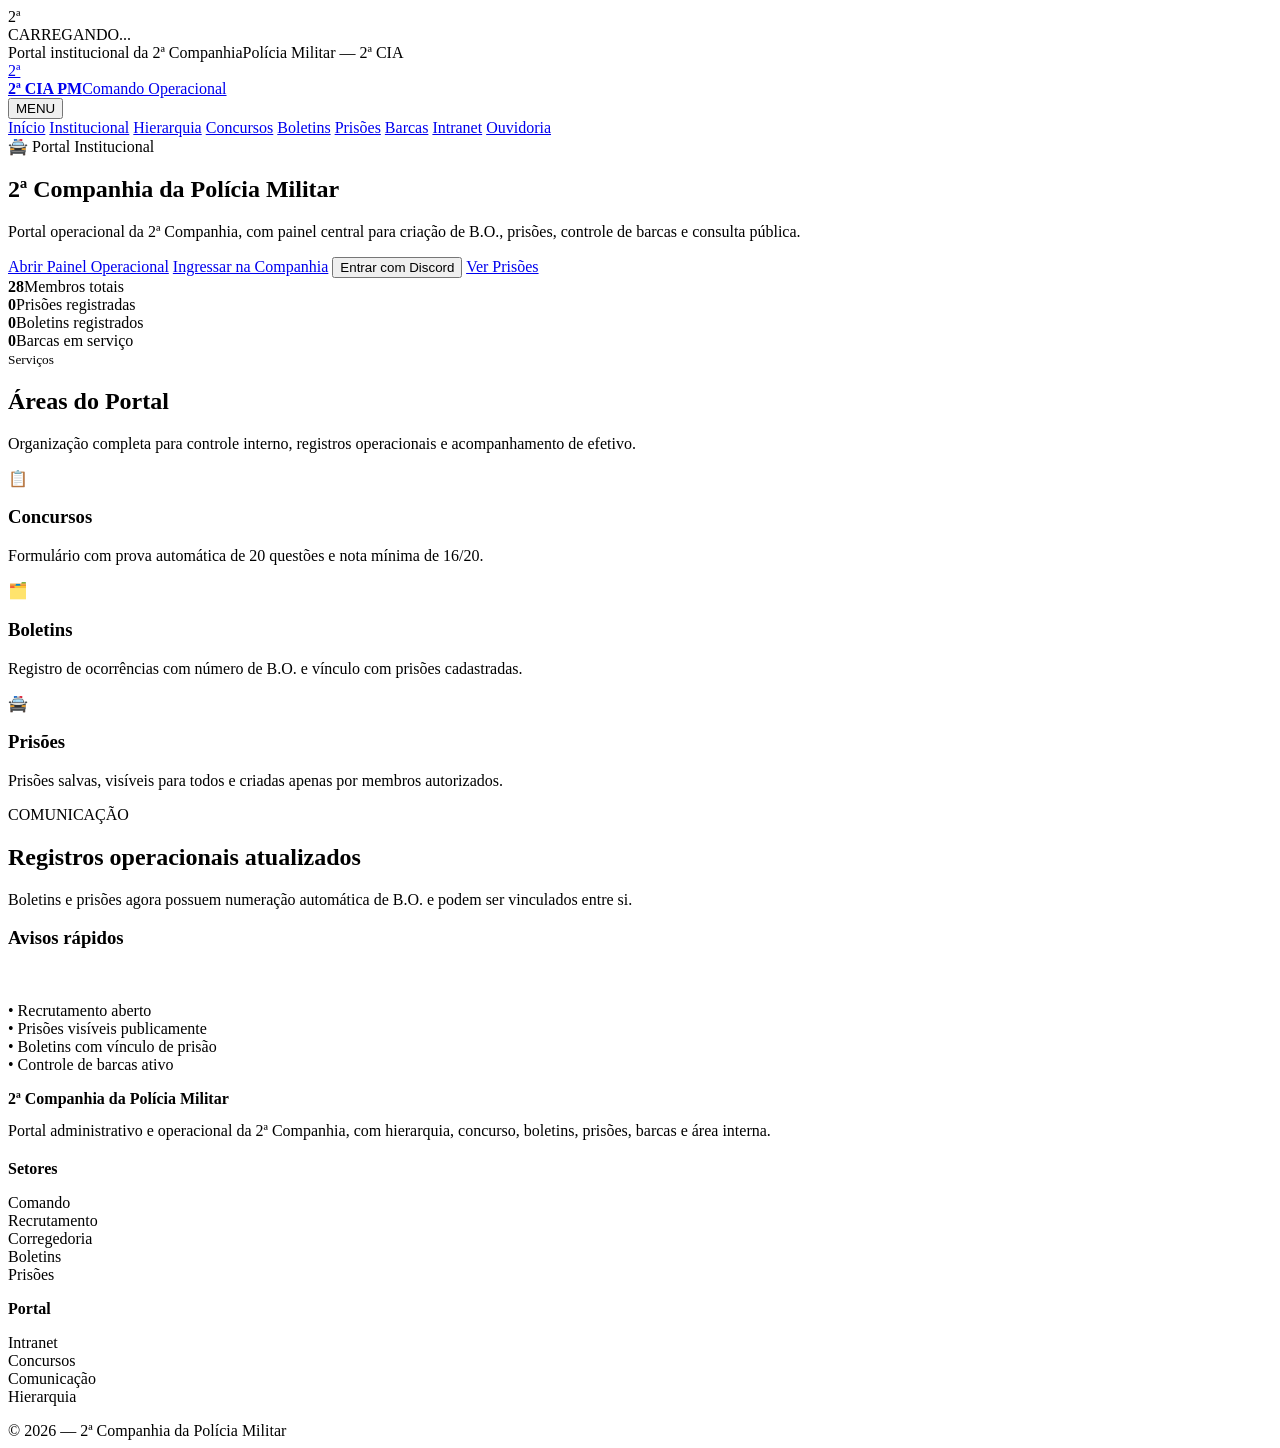
==== index.html @ 35450de1 "Add files via upload" ====
<!DOCTYPE html><html lang="pt-BR"><head><meta charset="UTF-8"><meta name="viewport" content="width=device-width, initial-scale=1.0"><title>Início | 2ª CIA PM</title><link rel="stylesheet" href="assets/style.css"></head><body><div id="pageLoader"><div class="loader-shield">2ª</div><div class="loader-text">CARREGANDO...</div></div>

<div class="topbar"><div class="container"><span>Portal institucional da 2ª Companhia</span><span>Polícia Militar — 2ª CIA</span></div></div>
<header class="navbar">
  <div class="container nav-content">
    <a class="brand" href="index.html"><div class="logo">2ª</div><div><strong>2ª CIA PM</strong><span>Comando Operacional</span></div></a>
    <button class="mobile-btn" onclick="toggleMenu()">MENU</button>
    <nav class="menu" id="menu">
      <a href="index.html">Início</a>
      <a href="institucional.html">Institucional</a>
      <a href="hierarquia.html">Hierarquia</a>
      <a href="concurso.html">Concursos</a>
      <a href="boletins.html">Boletins</a>
      <a href="prisoes.html">Prisões</a>
      <a href="barcas.html">Barcas</a>
      <a href="intranet.html">Intranet</a>
      <a href="ouvidoria.html">Ouvidoria</a>
    </nav>
  </div>
</header>

<section class="hero"><div class="container">
  <div class="badge">🚔 Portal Institucional</div>
  <h1>2ª Companhia da <span>Polícia Militar</span></h1>
  <p>Portal operacional da 2ª Companhia, com painel central para criação de B.O., prisões, controle de barcas e consulta pública.</p>
  <div class="actions">
    <a class="btn btn-primary" href="painel.html">Abrir Painel Operacional</a>
    <a class="btn btn-outline" href="concurso.html">Ingressar na Companhia</a>
    <button class="btn btn-outline" onclick="fakeDiscordLogin()">Entrar com Discord</button>
    <a class="btn btn-outline" href="prisoes.html">Ver Prisões</a>
  </div>

  <div class="stats-grid">
    <div class="stat-card"><strong id="statMembros">28</strong><span>Membros totais</span></div>
    <div class="stat-card"><strong id="statPrisoes">0</strong><span>Prisões registradas</span></div>
    <div class="stat-card"><strong id="statBoletins">0</strong><span>Boletins registrados</span></div>
    <div class="stat-card"><strong id="statBarcas">0</strong><span>Barcas em serviço</span></div>
  </div>
</div></section>

<section class="section"><div class="container">
  <div class="section-title"><small>Serviços</small><h2>Áreas do Portal</h2><p>Organização completa para controle interno, registros operacionais e acompanhamento de efetivo.</p></div>
  <div class="grid">
    <div class="card"><div class="icon">📋</div><h3>Concursos</h3><p>Formulário com prova automática de 20 questões e nota mínima de 16/20.</p></div>
    <div class="card"><div class="icon">🗂️</div><h3>Boletins</h3><p>Registro de ocorrências com número de B.O. e vínculo com prisões cadastradas.</p></div>
    <div class="card"><div class="icon">🚔</div><h3>Prisões</h3><p>Prisões salvas, visíveis para todos e criadas apenas por membros autorizados.</p></div>
  </div>
</div></section>

<section class="section"><div class="container news-grid">
  <div class="card news-main"><div><span class="news-tag">COMUNICAÇÃO</span><h2>Registros operacionais atualizados</h2><p>Boletins e prisões agora possuem numeração automática de B.O. e podem ser vinculados entre si.</p></div></div>
  <div class="panel"><h3 style="color:var(--gold2)">Avisos rápidos</h3><br><p>• Recrutamento aberto<br>• Prisões visíveis publicamente<br>• Boletins com vínculo de prisão<br>• Controle de barcas ativo</p></div>
</div></section>

<footer class="footer">
  <div class="container footer-grid">
    <div><strong>2ª Companhia da Polícia Militar</strong><p style="margin-top:10px;line-height:1.6">Portal administrativo e operacional da 2ª Companhia, com hierarquia, concurso, boletins, prisões, barcas e área interna.</p></div>
    <div><strong>Setores</strong><p>Comando<br>Recrutamento<br>Corregedoria<br>Boletins<br>Prisões</p></div>
    <div><strong>Portal</strong><p>Intranet<br>Concursos<br>Comunicação<br>Hierarquia</p></div>
  </div>
  <div class="container copy">© 2026 — 2ª Companhia da Polícia Militar</div>
</footer><script src="assets/script.js"></script>
</body></html>
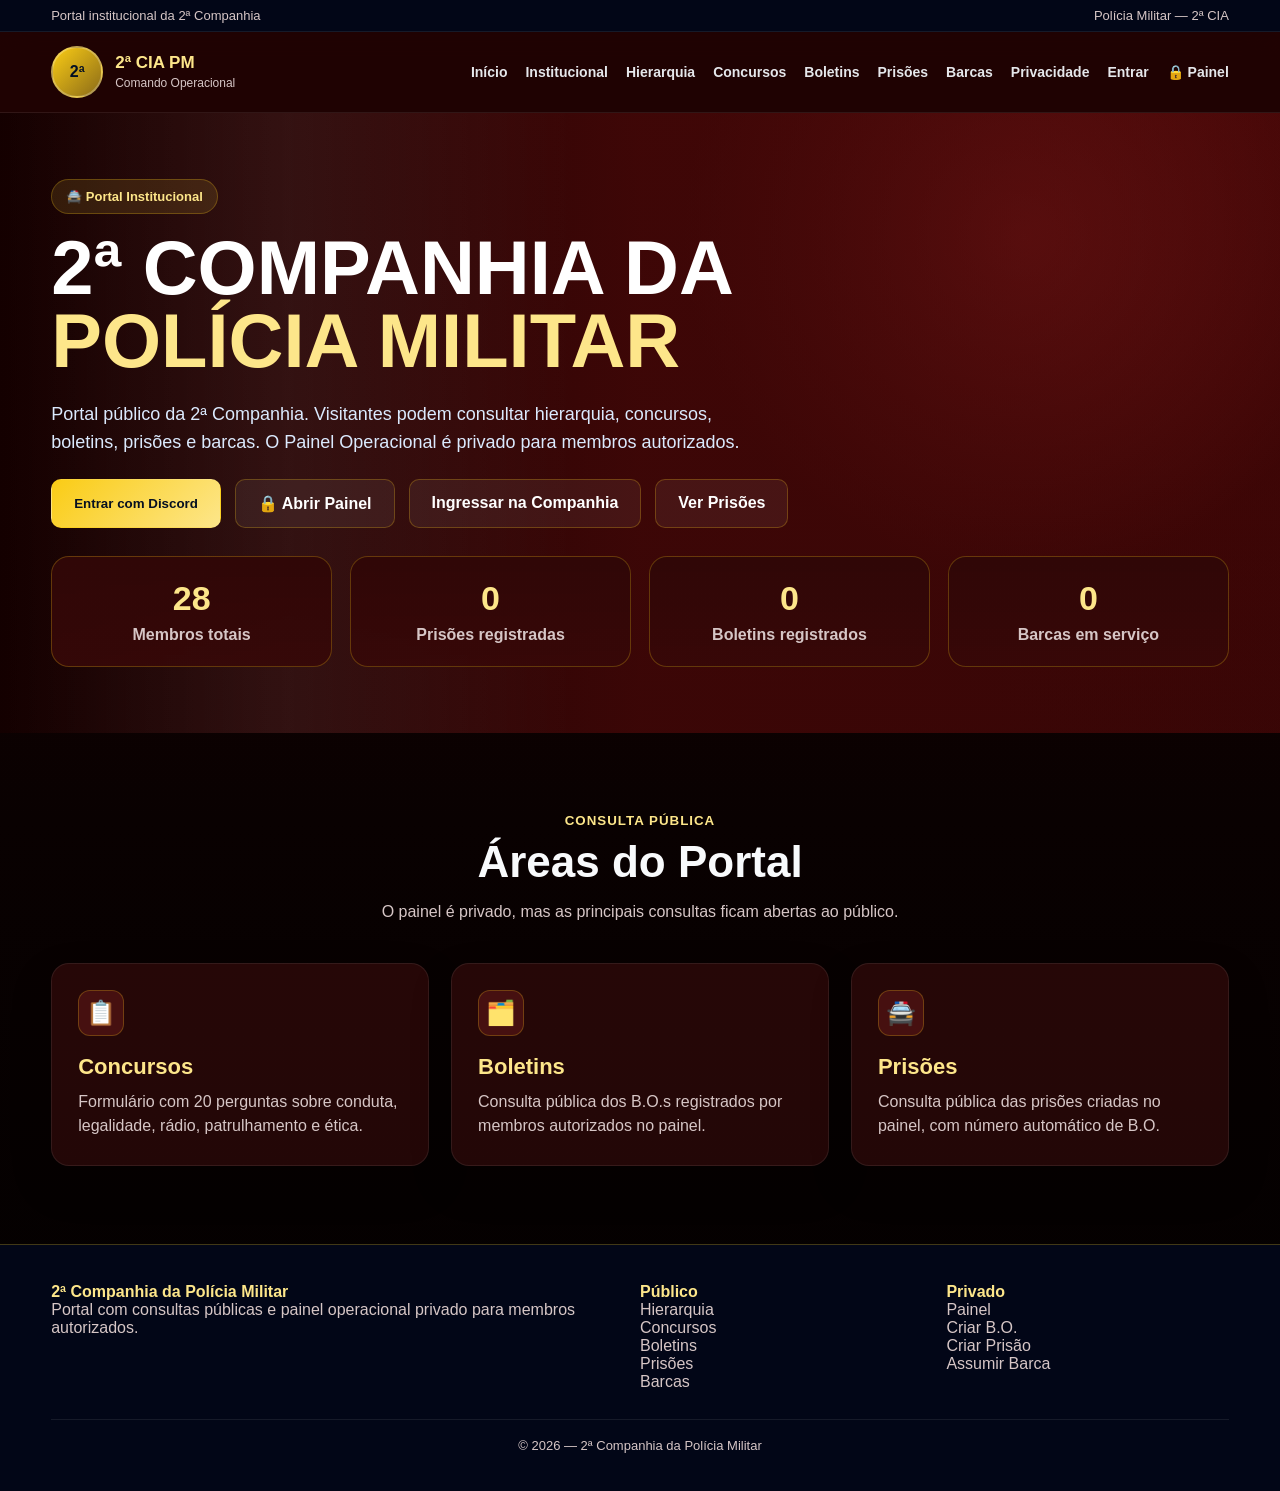
==== commit 67f3d1c8: "Add files via upload" ====
--- a/index.html
+++ b/index.html
@@ -1,10 +1,32 @@
-<!DOCTYPE html><html lang="pt-BR"><head><meta charset="UTF-8"><meta name="viewport" content="width=device-width, initial-scale=1.0"><title>Início | 2ª CIA PM</title><link rel="stylesheet" href="assets/style.css"></head><body><div id="pageLoader"><div class="loader-shield">2ª</div><div class="loader-text">CARREGANDO...</div></div>
+<!DOCTYPE html>
+<html lang="pt-BR">
+<head>
+  <meta charset="UTF-8">
+  <meta name="viewport" content="width=device-width, initial-scale=1.0">
+  <title>Início | 2ª CIA PM</title>
+  <link rel="stylesheet" href="assets/style.css">
+</head>
+<body>
 
-<div class="topbar"><div class="container"><span>Portal institucional da 2ª Companhia</span><span>Polícia Militar — 2ª CIA</span></div></div>
+<div class="topbar">
+  <div class="container">
+    <span>Portal institucional da 2ª Companhia</span>
+    <span>Polícia Militar — 2ª CIA</span>
+  </div>
+</div>
+
 <header class="navbar">
   <div class="container nav-content">
-    <a class="brand" href="index.html"><div class="logo">2ª</div><div><strong>2ª CIA PM</strong><span>Comando Operacional</span></div></a>
+    <a class="brand" href="index.html">
+      <div class="logo">2ª</div>
+      <div>
+        <strong>2ª CIA PM</strong>
+        <span>Comando Operacional</span>
+      </div>
+    </a>
+
     <button class="mobile-btn" onclick="toggleMenu()">MENU</button>
+
     <nav class="menu" id="menu">
       <a href="index.html">Início</a>
       <a href="institucional.html">Institucional</a>
@@ -13,51 +35,92 @@
       <a href="boletins.html">Boletins</a>
       <a href="prisoes.html">Prisões</a>
       <a href="barcas.html">Barcas</a>
-      <a href="intranet.html">Intranet</a>
-      <a href="ouvidoria.html">Ouvidoria</a>
+      <a href="politica.html">Privacidade</a>
+      <a href="intranet.html">Entrar</a>
+      <a href="painel.html" class="painel-link">🔒 Painel</a>
     </nav>
   </div>
 </header>
 
-<section class="hero"><div class="container">
-  <div class="badge">🚔 Portal Institucional</div>
-  <h1>2ª Companhia da <span>Polícia Militar</span></h1>
-  <p>Portal operacional da 2ª Companhia, com painel central para criação de B.O., prisões, controle de barcas e consulta pública.</p>
-  <div class="actions">
-    <a class="btn btn-primary" href="painel.html">Abrir Painel Operacional</a>
-    <a class="btn btn-outline" href="concurso.html">Ingressar na Companhia</a>
-    <button class="btn btn-outline" onclick="fakeDiscordLogin()">Entrar com Discord</button>
-    <a class="btn btn-outline" href="prisoes.html">Ver Prisões</a>
+
+<section class="hero">
+  <div class="container">
+    <div class="badge">🚔 Portal Institucional</div>
+    <h1>2ª Companhia da <span>Polícia Militar</span></h1>
+    <p>
+      Portal público da 2ª Companhia. Visitantes podem consultar hierarquia, concursos,
+      boletins, prisões e barcas. O Painel Operacional é privado para membros autorizados.
+    </p>
+
+    <div class="actions">
+      <button class="btn btn-primary" onclick="fakeDiscordLogin()">Entrar com Discord</button>
+      <a class="btn btn-outline painel-link" href="painel.html">🔒 Abrir Painel</a>
+      <a class="btn btn-outline" href="concurso.html">Ingressar na Companhia</a>
+      <a class="btn btn-outline" href="prisoes.html">Ver Prisões</a>
+    </div>
+
+    <div class="stats-grid">
+      <div class="stat-card"><strong id="statMembros">28</strong><span>Membros totais</span></div>
+      <div class="stat-card"><strong id="statPrisoes">0</strong><span>Prisões registradas</span></div>
+      <div class="stat-card"><strong id="statBoletins">0</strong><span>Boletins registrados</span></div>
+      <div class="stat-card"><strong id="statBarcas">0</strong><span>Barcas em serviço</span></div>
+    </div>
   </div>
+</section>
 
-  <div class="stats-grid">
-    <div class="stat-card"><strong id="statMembros">28</strong><span>Membros totais</span></div>
-    <div class="stat-card"><strong id="statPrisoes">0</strong><span>Prisões registradas</span></div>
-    <div class="stat-card"><strong id="statBoletins">0</strong><span>Boletins registrados</span></div>
-    <div class="stat-card"><strong id="statBarcas">0</strong><span>Barcas em serviço</span></div>
+<section class="section">
+  <div class="container">
+    <div class="section-title">
+      <small>Consulta pública</small>
+      <h2>Áreas do Portal</h2>
+      <p>O painel é privado, mas as principais consultas ficam abertas ao público.</p>
+    </div>
+
+    <div class="grid">
+      <div class="card">
+        <div class="icon">📋</div>
+        <h3>Concursos</h3>
+        <p>Formulário com 20 perguntas sobre conduta, legalidade, rádio, patrulhamento e ética.</p>
+      </div>
+
+      <div class="card">
+        <div class="icon">🗂️</div>
+        <h3>Boletins</h3>
+        <p>Consulta pública dos B.O.s registrados por membros autorizados no painel.</p>
+      </div>
+
+      <div class="card">
+        <div class="icon">🚔</div>
+        <h3>Prisões</h3>
+        <p>Consulta pública das prisões criadas no painel, com número automático de B.O.</p>
+      </div>
+    </div>
   </div>
-</div></section>
+</section>
 
-<section class="section"><div class="container">
-  <div class="section-title"><small>Serviços</small><h2>Áreas do Portal</h2><p>Organização completa para controle interno, registros operacionais e acompanhamento de efetivo.</p></div>
-  <div class="grid">
-    <div class="card"><div class="icon">📋</div><h3>Concursos</h3><p>Formulário com prova automática de 20 questões e nota mínima de 16/20.</p></div>
-    <div class="card"><div class="icon">🗂️</div><h3>Boletins</h3><p>Registro de ocorrências com número de B.O. e vínculo com prisões cadastradas.</p></div>
-    <div class="card"><div class="icon">🚔</div><h3>Prisões</h3><p>Prisões salvas, visíveis para todos e criadas apenas por membros autorizados.</p></div>
-  </div>
-</div></section>
-
-<section class="section"><div class="container news-grid">
-  <div class="card news-main"><div><span class="news-tag">COMUNICAÇÃO</span><h2>Registros operacionais atualizados</h2><p>Boletins e prisões agora possuem numeração automática de B.O. e podem ser vinculados entre si.</p></div></div>
-  <div class="panel"><h3 style="color:var(--gold2)">Avisos rápidos</h3><br><p>• Recrutamento aberto<br>• Prisões visíveis publicamente<br>• Boletins com vínculo de prisão<br>• Controle de barcas ativo</p></div>
-</div></section>
 
 <footer class="footer">
   <div class="container footer-grid">
-    <div><strong>2ª Companhia da Polícia Militar</strong><p style="margin-top:10px;line-height:1.6">Portal administrativo e operacional da 2ª Companhia, com hierarquia, concurso, boletins, prisões, barcas e área interna.</p></div>
-    <div><strong>Setores</strong><p>Comando<br>Recrutamento<br>Corregedoria<br>Boletins<br>Prisões</p></div>
-    <div><strong>Portal</strong><p>Intranet<br>Concursos<br>Comunicação<br>Hierarquia</p></div>
+    <div>
+      <strong>2ª Companhia da Polícia Militar</strong>
+      <p>Portal com consultas públicas e painel operacional privado para membros autorizados.</p>
+    </div>
+
+    <div>
+      <strong>Público</strong>
+      <p>Hierarquia<br>Concursos<br>Boletins<br>Prisões<br>Barcas</p>
+    </div>
+
+    <div>
+      <strong>Privado</strong>
+      <p>Painel<br>Criar B.O.<br>Criar Prisão<br>Assumir Barca</p>
+    </div>
   </div>
+
   <div class="container copy">© 2026 — 2ª Companhia da Polícia Militar</div>
-</footer><script src="assets/script.js"></script>
-</body></html>+</footer>
+
+<script src="assets/script.js"></script>
+
+</body>
+</html>
--- a/assets/style.css
+++ b/assets/style.css
@@ -0,0 +1,472 @@
+
+:root{
+  --bg:#170303;
+  --bg2:#2b0505;
+  --card:#240707;
+  --card2:#3b0b0b;
+  --gold:#facc15;
+  --gold2:#fde68a;
+  --blue:#991b1b;
+  --red:#b91c1c;
+  --red2:#ef4444;
+  --text:#f8fafc;
+  --muted:#d6c6c6;
+  --danger:#ef4444;
+  --success:#22c55e;
+  --border:rgba(250,204,21,.25);
+}
+*{margin:0;padding:0;box-sizing:border-box;font-family:Arial,Helvetica,sans-serif}
+html{scroll-behavior:smooth}
+body{background:linear-gradient(180deg,#210303,#090101 55%,#020000);color:var(--text);overflow-x:hidden}
+a{text-decoration:none;color:inherit}
+.container{width:min(1180px,92%);margin:auto}
+.topbar{background:#020617;color:var(--muted);font-size:13px;padding:8px 0;border-bottom:1px solid rgba(255,255,255,.08)}
+.topbar .container{display:flex;justify-content:space-between;gap:10px;flex-wrap:wrap}
+.navbar{position:sticky;top:0;z-index:10;background:rgba(7,16,31,.92);backdrop-filter:blur(14px);border-bottom:1px solid rgba(255,255,255,.08)}
+.nav-content{display:flex;align-items:center;justify-content:space-between;padding:14px 0;gap:16px}
+.brand{display:flex;align-items:center;gap:12px}
+.logo{width:52px;height:52px;border-radius:50%;background:linear-gradient(135deg,var(--gold),#8b6b18);display:grid;place-items:center;color:#031024;font-weight:900;border:2px solid rgba(255,255,255,.25)}
+.brand strong{display:block;color:var(--gold2);font-size:17px}
+.brand span{font-size:12px;color:var(--muted)}
+.menu{display:flex;gap:18px;align-items:center;flex-wrap:wrap}
+.menu a{color:#e5e7eb;font-weight:700;font-size:14px}
+.menu a:hover{color:var(--gold2)}
+.mobile-btn{display:none;background:var(--gold);border:0;border-radius:8px;padding:10px 12px;font-weight:900}
+.hero{position:relative;min-height:620px;display:grid;align-items:center;overflow:hidden}
+.hero:before{
+  content:"";position:absolute;inset:0;
+  background:
+    linear-gradient(90deg,rgba(2,6,23,.92),rgba(7,16,31,.75),rgba(7,16,31,.45)),
+    radial-gradient(circle at 80% 20%,rgba(214,173,60,.25),transparent 30%),
+    url('assets/hero.svg');
+  background-size:cover;background-position:center;
+}
+.hero .container{position:relative;z-index:1}
+.badge{display:inline-flex;gap:8px;align-items:center;background:rgba(214,173,60,.14);border:1px solid var(--border);color:var(--gold2);padding:9px 14px;border-radius:999px;font-weight:800;font-size:13px;margin-bottom:18px}
+.hero h1{font-size:clamp(36px,6vw,76px);line-height:.96;max-width:860px;color:white;text-transform:uppercase}
+.hero h1 span{color:var(--gold2)}
+.hero p{max-width:730px;color:#dbeafe;font-size:18px;line-height:1.6;margin:22px 0}
+.actions{display:flex;gap:14px;flex-wrap:wrap}
+.btn{display:inline-block;padding:14px 22px;border-radius:10px;font-weight:900;border:1px solid transparent;cursor:pointer}
+.btn-primary{background:linear-gradient(135deg,var(--gold),var(--gold2));color:#061021}
+.btn-outline{border-color:var(--border);color:white;background:rgba(255,255,255,.06)}
+.btn:hover{transform:translateY(-1px)}
+.notice{background:#111827;border-top:1px solid var(--border);border-bottom:1px solid var(--border);padding:14px 0;color:#fde68a;text-align:center;font-weight:800}
+.section{padding:78px 0}
+.section-title{text-align:center;margin-bottom:38px}
+.section-title small{color:var(--gold2);font-weight:900;text-transform:uppercase;letter-spacing:1px}
+.section-title h2{font-size:clamp(28px,4vw,44px);margin-top:8px}
+.section-title p{color:var(--muted);max-width:760px;margin:12px auto 0;line-height:1.6}
+.grid{display:grid;grid-template-columns:repeat(3,1fr);gap:22px}
+.card{background:linear-gradient(180deg,var(--card),rgba(15,23,42,.82));border:1px solid rgba(255,255,255,.08);border-radius:18px;padding:26px;box-shadow:0 18px 40px rgba(0,0,0,.22)}
+.card h3{color:var(--gold2);margin-bottom:10px;font-size:22px}
+.card p,.card li{color:var(--muted);line-height:1.55}
+.icon{width:46px;height:46px;border-radius:12px;background:rgba(214,173,60,.15);display:grid;place-items:center;margin-bottom:18px;font-size:24px;border:1px solid var(--border)}
+.rank-block{margin-bottom:24px;background:rgba(16,29,54,.86);border:1px solid rgba(255,255,255,.08);border-left:5px solid var(--gold);border-radius:18px;padding:24px}
+.rank-head{display:flex;align-items:center;justify-content:space-between;gap:12px;flex-wrap:wrap;margin-bottom:18px}
+.rank-head h3{font-size:23px;color:var(--gold2)}
+.rank-head span{color:var(--muted);font-size:14px}
+.members{display:grid;grid-template-columns:repeat(auto-fit,minmax(180px,1fr));gap:12px}
+.member{background:#1e293b;border:1px solid rgba(255,255,255,.07);padding:13px;border-radius:12px;font-weight:800;text-align:center}
+.news-grid{display:grid;grid-template-columns:2fr 1fr;gap:22px}
+.news-main{min-height:300px;background:linear-gradient(rgba(0,0,0,.45),rgba(0,0,0,.8)),url('assets/news.svg');background-size:cover;background-position:center;display:flex;align-items:end}
+.news-tag{display:inline-block;background:var(--gold);color:#07101f;padding:7px 10px;border-radius:8px;font-size:12px;font-weight:900;margin-bottom:10px}
+.panel{background:rgba(15,23,42,.9);border:1px solid rgba(255,255,255,.09);border-radius:18px;padding:24px}
+.form{display:grid;gap:14px}
+.input, textarea, select{width:100%;padding:14px 15px;border-radius:10px;border:1px solid rgba(255,255,255,.12);background:#0f172a;color:white;outline:none}
+textarea{min-height:120px;resize:vertical}
+label{font-weight:800;color:#e5e7eb}
+.result{margin-top:18px;padding:16px;border-radius:12px;display:none;font-weight:800}
+.result.ok{display:block;background:rgba(34,197,94,.15);border:1px solid rgba(34,197,94,.35);color:#bbf7d0}
+.result.bad{display:block;background:rgba(239,68,68,.15);border:1px solid rgba(239,68,68,.35);color:#fecaca}
+.login-box{max-width:520px;margin:auto}
+.hidden{display:none!important}
+.boletim-item{display:flex;justify-content:space-between;gap:10px;padding:14px;border-bottom:1px solid rgba(255,255,255,.08);color:var(--muted)}
+.footer{background:#020617;border-top:1px solid var(--border);padding:38px 0;color:var(--muted)}
+.footer-grid{display:grid;grid-template-columns:2fr 1fr 1fr;gap:24px}
+.footer strong{color:var(--gold2)}
+.copy{text-align:center;margin-top:28px;padding-top:18px;border-top:1px solid rgba(255,255,255,.08);font-size:13px}
+.page-hero{padding:70px 0;background:linear-gradient(135deg,#06142e,#0b2c5f);border-bottom:1px solid var(--border)}
+.page-hero h1{font-size:44px;color:var(--gold2)}
+.page-hero p{color:#dbeafe;margin-top:10px;max-width:750px;line-height:1.6}
+.table{width:100%;border-collapse:collapse;background:rgba(15,23,42,.85);border-radius:16px;overflow:hidden}
+.table th,.table td{padding:15px;border-bottom:1px solid rgba(255,255,255,.08);text-align:left;color:var(--muted)}
+.table th{background:#0b1730;color:var(--gold2)}
+@media(max-width:850px){
+  .mobile-btn{display:block}
+  .menu{display:none;width:100%;flex-direction:column;align-items:flex-start;padding:12px 0}
+  .menu.open{display:flex}
+  .nav-content{flex-wrap:wrap}
+  .grid,.news-grid,.footer-grid{grid-template-columns:1fr}
+  .hero{min-height:560px}
+}
+
+
+/* Animações e transições */
+@keyframes fadeUp{
+  from{opacity:0;transform:translateY(28px)}
+  to{opacity:1;transform:translateY(0)}
+}
+@keyframes pulseGlow{
+  0%,100%{box-shadow:0 0 0 rgba(239,68,68,0)}
+  50%{box-shadow:0 0 28px rgba(239,68,68,.35)}
+}
+@keyframes floatLogo{
+  0%,100%{transform:translateY(0)}
+  50%{transform:translateY(-6px)}
+}
+@keyframes redSweep{
+  0%{transform:translateX(-120%)}
+  100%{transform:translateX(120%)}
+}
+.logo{animation:floatLogo 3s ease-in-out infinite}
+.hero h1,.hero p,.actions,.section-title,.card,.rank-block,.panel,.table,.page-hero h1,.page-hero p{
+  animation:fadeUp .75s ease both;
+}
+.card,.rank-block,.member,.panel,.btn{
+  transition:transform .25s ease, border-color .25s ease, box-shadow .25s ease, background .25s ease;
+}
+.card:hover,.rank-block:hover,.panel:hover{
+  transform:translateY(-7px);
+  border-color:rgba(250,204,21,.55);
+  box-shadow:0 22px 55px rgba(185,28,28,.25);
+}
+.member:hover{
+  transform:scale(1.035);
+  background:#3b0b0b;
+  border-color:rgba(250,204,21,.45);
+}
+.btn-primary{
+  animation:pulseGlow 2.6s ease-in-out infinite;
+}
+.navbar{
+  background:rgba(32,3,3,.94)!important;
+}
+.hero:before{
+  background:
+    linear-gradient(90deg,rgba(20,0,0,.95),rgba(72,8,8,.78),rgba(120,12,12,.42)),
+    radial-gradient(circle at 80% 20%,rgba(239,68,68,.25),transparent 30%),
+    url('assets/hero.svg')!important;
+}
+.page-hero{
+  background:linear-gradient(135deg,#3b0505,#7f1d1d)!important;
+}
+.notice{
+  background:#3b0505!important;
+}
+.card,.rank-block,.panel{
+  background:linear-gradient(180deg,#260707,rgba(40,8,8,.88))!important;
+}
+.icon{
+  background:rgba(239,68,68,.16)!important;
+}
+.hero::after{
+  content:"";
+  position:absolute;
+  top:0;
+  bottom:0;
+  width:45%;
+  background:linear-gradient(90deg,transparent,rgba(255,255,255,.06),transparent);
+  animation:redSweep 5.5s linear infinite;
+  pointer-events:none;
+}
+.input:focus, textarea:focus, select:focus{
+  border-color:rgba(250,204,21,.7);
+  box-shadow:0 0 0 3px rgba(250,204,21,.12);
+}
+
+
+/* Efeito de clique nos botões */
+.btn{
+  position:relative;
+  overflow:hidden;
+  user-select:none;
+}
+.btn:active{
+  transform:scale(.96) translateY(1px);
+}
+.btn .ripple{
+  position:absolute;
+  border-radius:50%;
+  transform:scale(0);
+  animation:rippleEffect .65s linear;
+  background:rgba(255,255,255,.45);
+  pointer-events:none;
+}
+@keyframes rippleEffect{
+  to{transform:scale(4);opacity:0}
+}
+
+/* Painel de informações */
+.stats-grid{
+  display:grid;
+  grid-template-columns:repeat(4,1fr);
+  gap:18px;
+  margin-top:28px;
+}
+.stat-card{
+  background:linear-gradient(180deg,#300707,rgba(55,8,8,.9));
+  border:1px solid rgba(250,204,21,.25);
+  border-radius:18px;
+  padding:22px;
+  text-align:center;
+  animation:fadeUp .75s ease both;
+  transition:.25s ease;
+}
+.stat-card:hover{
+  transform:translateY(-6px);
+  box-shadow:0 22px 55px rgba(185,28,28,.25);
+}
+.stat-card strong{
+  display:block;
+  font-size:34px;
+  color:var(--gold2);
+  margin-bottom:8px;
+}
+.stat-card span{
+  color:var(--muted);
+  font-weight:800;
+}
+
+/* Cards de barca */
+.barca-grid{
+  display:grid;
+  grid-template-columns:repeat(auto-fit,minmax(230px,1fr));
+  gap:16px;
+}
+.barca-card{
+  background:#1f0606;
+  border:1px solid rgba(250,204,21,.22);
+  border-radius:16px;
+  padding:18px;
+  transition:.25s ease;
+}
+.barca-card:hover{
+  transform:translateY(-5px);
+  border-color:rgba(250,204,21,.55);
+}
+.barca-status{
+  display:inline-block;
+  padding:7px 10px;
+  border-radius:999px;
+  font-size:12px;
+  font-weight:900;
+  margin-bottom:10px;
+}
+.livre{background:rgba(34,197,94,.15);color:#bbf7d0;border:1px solid rgba(34,197,94,.35)}
+.ocupada{background:rgba(239,68,68,.15);color:#fecaca;border:1px solid rgba(239,68,68,.35)}
+.barca-card h3{color:var(--gold2);margin-bottom:8px}
+.barca-card p{color:var(--muted);line-height:1.45}
+
+@media(max-width:850px){
+  .stats-grid{grid-template-columns:1fr 1fr}
+}
+@media(max-width:520px){
+  .stats-grid{grid-template-columns:1fr}
+}
+
+
+/* Tela de carregamento entre páginas */
+#pageLoader{
+  position:fixed;
+  inset:0;
+  z-index:9999;
+  background:radial-gradient(circle at center,#7f1d1d,#160202 65%,#030000);
+  display:flex;
+  align-items:center;
+  justify-content:center;
+  flex-direction:column;
+  opacity:0;
+  visibility:hidden;
+  transition:opacity .28s ease, visibility .28s ease;
+}
+#pageLoader.show{
+  opacity:1;
+  visibility:visible;
+}
+.loader-shield{
+  width:86px;
+  height:86px;
+  border-radius:24px;
+  border:3px solid rgba(250,204,21,.65);
+  display:grid;
+  place-items:center;
+  color:#fde68a;
+  font-weight:900;
+  font-size:30px;
+  animation:loaderPulse 1s ease-in-out infinite;
+  background:rgba(0,0,0,.25);
+}
+.loader-text{
+  margin-top:18px;
+  color:#fde68a;
+  font-weight:900;
+  letter-spacing:1px;
+}
+@keyframes loaderPulse{
+  0%,100%{transform:scale(1) rotate(0deg);box-shadow:0 0 0 rgba(250,204,21,0)}
+  50%{transform:scale(1.08) rotate(2deg);box-shadow:0 0 34px rgba(250,204,21,.35)}
+}
+.lock-msg{
+  margin-bottom:20px;
+  padding:16px;
+  border-radius:14px;
+  background:rgba(250,204,21,.12);
+  border:1px solid rgba(250,204,21,.28);
+  color:#fde68a;
+  font-weight:800;
+}
+
+
+/* Prisões e vínculos */
+.public-list{
+  display:grid;
+  gap:14px;
+}
+.record-card{
+  background:#1f0606;
+  border:1px solid rgba(250,204,21,.22);
+  border-radius:16px;
+  padding:18px;
+  transition:.25s ease;
+}
+.record-card:hover{
+  transform:translateY(-4px);
+  border-color:rgba(250,204,21,.55);
+}
+.record-card h3{
+  color:var(--gold2);
+  margin-bottom:8px;
+}
+.record-card p{
+  color:var(--muted);
+  line-height:1.5;
+}
+.protocol{
+  display:inline-block;
+  background:rgba(250,204,21,.14);
+  color:#fde68a;
+  border:1px solid rgba(250,204,21,.28);
+  padding:6px 10px;
+  border-radius:999px;
+  font-size:12px;
+  font-weight:900;
+  margin-bottom:10px;
+}
+.search-row{
+  display:grid;
+  grid-template-columns:1fr auto;
+  gap:12px;
+  margin-bottom:18px;
+}
+@media(max-width:650px){
+  .search-row{grid-template-columns:1fr}
+}
+
+
+/* Painel Operacional */
+.panel-tabs{
+  display:flex;
+  gap:12px;
+  flex-wrap:wrap;
+  margin-bottom:24px;
+}
+.tab-btn{
+  border:1px solid rgba(250,204,21,.25);
+  background:#250707;
+  color:#fde68a;
+  padding:13px 18px;
+  border-radius:12px;
+  font-weight:900;
+  cursor:pointer;
+  transition:.25s ease;
+}
+.tab-btn:hover,.tab-btn.active{
+  background:linear-gradient(135deg,#b91c1c,#7f1d1d);
+  transform:translateY(-3px);
+  box-shadow:0 14px 35px rgba(185,28,28,.25);
+}
+.tab-content{
+  display:none;
+  animation:fadeUp .45s ease both;
+}
+.tab-content.active{
+  display:block;
+}
+.quick-actions{
+  display:grid;
+  grid-template-columns:repeat(3,1fr);
+  gap:18px;
+  margin-bottom:28px;
+}
+.quick-card{
+  background:linear-gradient(180deg,#300707,rgba(55,8,8,.9));
+  border:1px solid rgba(250,204,21,.25);
+  border-radius:18px;
+  padding:22px;
+  cursor:pointer;
+  transition:.25s ease;
+}
+.quick-card:hover{
+  transform:translateY(-7px);
+  border-color:rgba(250,204,21,.6);
+  box-shadow:0 22px 55px rgba(185,28,28,.25);
+}
+.quick-card h3{color:#fde68a;margin-bottom:8px}
+.quick-card p{color:var(--muted);line-height:1.5}
+@media(max-width:850px){
+  .quick-actions{grid-template-columns:1fr}
+}
+
+
+/* Categorias automáticas do painel */
+.category-board{
+  display:grid;
+  grid-template-columns:repeat(3,1fr);
+  gap:18px;
+  margin-top:28px;
+}
+.category-column{
+  background:rgba(31,6,6,.92);
+  border:1px solid rgba(250,204,21,.22);
+  border-radius:18px;
+  padding:18px;
+  min-height:260px;
+}
+.category-column h3{
+  color:#fde68a;
+  margin-bottom:14px;
+  display:flex;
+  justify-content:space-between;
+  gap:10px;
+  align-items:center;
+}
+.category-count{
+  background:rgba(250,204,21,.14);
+  border:1px solid rgba(250,204,21,.28);
+  color:#fde68a;
+  padding:5px 9px;
+  border-radius:999px;
+  font-size:12px;
+}
+.mini-record{
+  background:#120303;
+  border:1px solid rgba(255,255,255,.08);
+  border-left:4px solid #facc15;
+  border-radius:12px;
+  padding:12px;
+  margin-bottom:10px;
+  animation:fadeUp .35s ease both;
+}
+.mini-record strong{
+  color:#fde68a;
+}
+.mini-record p{
+  color:var(--muted);
+  font-size:13px;
+  line-height:1.45;
+  margin-top:5px;
+}
+@media(max-width:950px){
+  .category-board{grid-template-columns:1fr}
+}
